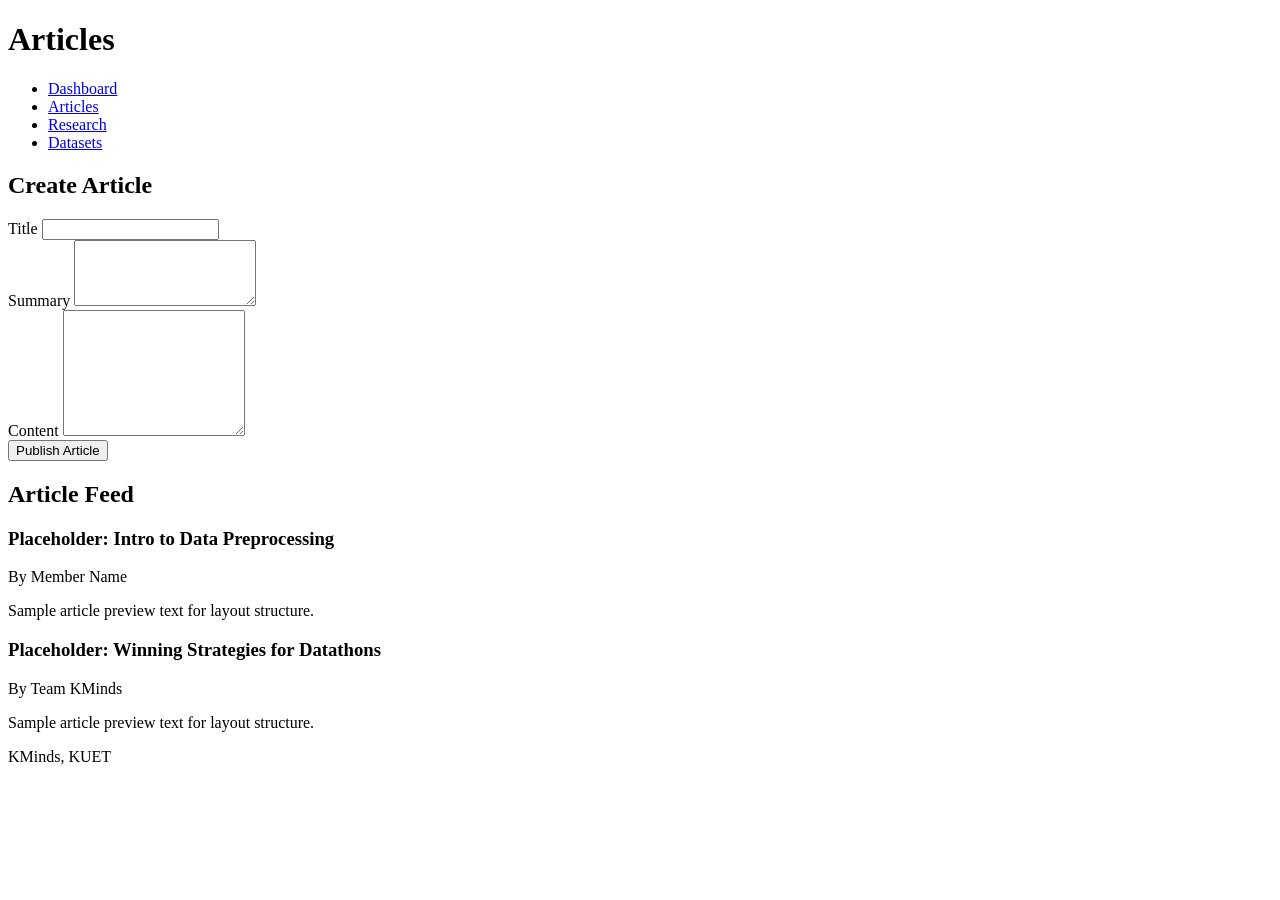
==== kminds-portal/article-list.html @ 0ea84ebf "Initial KMinds website scaffold" ====
<!DOCTYPE html>
<html lang="en">
<head>
  <meta charset="UTF-8">
  <meta name="viewport" content="width=device-width, initial-scale=1.0">
  <title>KMinds | Articles</title>
</head>
<body>
  <header>
    <h1>Articles</h1>
    <nav aria-label="Content navigation">
      <ul>
        <li><a href="dashboard.html">Dashboard</a></li>
        <li><a href="article-list.html" aria-current="page">Articles</a></li>
        <li><a href="research-list.html">Research</a></li>
        <li><a href="dataset-list.html">Datasets</a></li>
      </ul>
    </nav>
  </header>

  <main>
    <section aria-labelledby="new-article-heading">
      <h2 id="new-article-heading">Create Article</h2>
      <form action="#" method="post">
        <div>
          <label for="article-title">Title</label>
          <input id="article-title" name="title" type="text" required>
        </div>
        <div>
          <label for="article-summary">Summary</label>
          <textarea id="article-summary" name="summary" rows="4" required></textarea>
        </div>
        <div>
          <label for="article-content">Content</label>
          <textarea id="article-content" name="content" rows="8" required></textarea>
        </div>
        <button type="submit">Publish Article</button>
      </form>
    </section>

    <section aria-labelledby="article-feed-heading">
      <h2 id="article-feed-heading">Article Feed</h2>
      <article>
        <h3>Placeholder: Intro to Data Preprocessing</h3>
        <p>By Member Name</p>
        <p>Sample article preview text for layout structure.</p>
      </article>
      <article>
        <h3>Placeholder: Winning Strategies for Datathons</h3>
        <p>By Team KMinds</p>
        <p>Sample article preview text for layout structure.</p>
      </article>
    </section>
  </main>

  <footer>
    <p>KMinds, KUET</p>
  </footer>
</body>
</html>
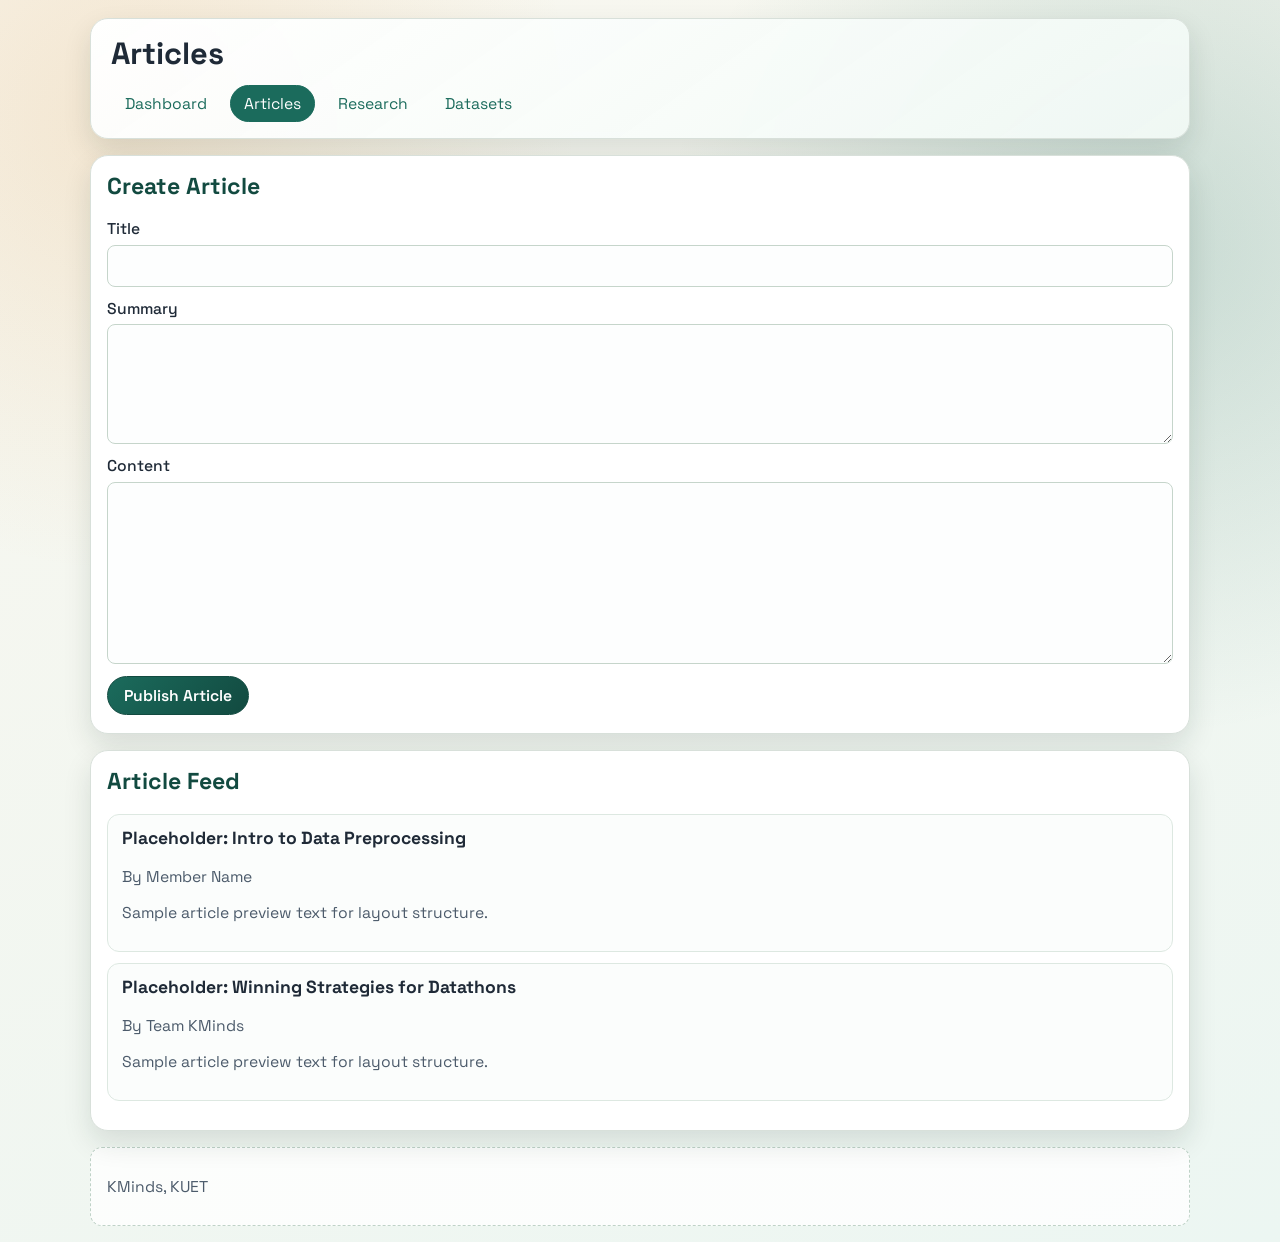
==== commit ef2155e0: "Phase 2: add responsive site-wide CSS styling" ====
--- a/kminds-portal/article-list.html
+++ b/kminds-portal/article-list.html
@@ -4,6 +4,7 @@
   <meta charset="UTF-8">
   <meta name="viewport" content="width=device-width, initial-scale=1.0">
   <title>KMinds | Articles</title>
+  <link rel='stylesheet' href='assets/css/main.css'>
 </head>
 <body>
   <header>
@@ -58,3 +59,4 @@
   </footer>
 </body>
 </html>
+
--- a/kminds-portal/assets/css/main.css
+++ b/kminds-portal/assets/css/main.css
@@ -0,0 +1,343 @@
+@import url('https://fonts.googleapis.com/css2?family=Space+Grotesk:wght@400;500;700&family=Source+Serif+4:opsz,wght@8..60,400;8..60,600&display=swap');
+
+:root {
+  --bg-base: #f8f7f2;
+  --bg-panel: #ffffff;
+  --text-main: #1f2a37;
+  --text-soft: #4c5b6b;
+  --brand: #1b6b5c;
+  --brand-strong: #124a40;
+  --accent: #d98c2f;
+  --border: #d8e0da;
+  --shadow: 0 12px 28px rgba(18, 40, 37, 0.12);
+  --radius-lg: 18px;
+  --radius-md: 12px;
+  --radius-sm: 8px;
+  --max-width: 1100px;
+}
+
+* {
+  box-sizing: border-box;
+}
+
+html,
+body {
+  margin: 0;
+  padding: 0;
+}
+
+body {
+  min-height: 100vh;
+  font-family: 'Space Grotesk', 'Segoe UI', sans-serif;
+  color: var(--text-main);
+  background:
+    radial-gradient(circle at 10% 10%, rgba(217, 140, 47, 0.16), transparent 28%),
+    radial-gradient(circle at 90% 20%, rgba(27, 107, 92, 0.2), transparent 32%),
+    linear-gradient(155deg, #f9f7ef 0%, #ecf6f2 100%);
+  display: grid;
+  grid-template-rows: auto 1fr auto;
+}
+
+header,
+main,
+footer {
+  width: min(var(--max-width), 92vw);
+  margin: 0 auto;
+}
+
+header {
+  margin-top: 1.1rem;
+  padding: 1rem 1.25rem;
+  border: 1px solid var(--border);
+  border-radius: var(--radius-lg);
+  background: linear-gradient(145deg, rgba(255, 255, 255, 0.96), rgba(241, 249, 245, 0.92));
+  backdrop-filter: blur(3px);
+  box-shadow: var(--shadow);
+}
+
+h1,
+h2,
+h3 {
+  margin-top: 0;
+  line-height: 1.22;
+}
+
+h1 {
+  margin-bottom: 0.25rem;
+  font-size: clamp(1.6rem, 2.4vw, 2.3rem);
+}
+
+h2 {
+  color: var(--brand-strong);
+  font-size: clamp(1.25rem, 1.8vw, 1.6rem);
+}
+
+h3 {
+  font-size: 1.1rem;
+}
+
+p,
+li,
+th,
+td,
+label,
+dd,
+dt,
+input,
+select,
+textarea,
+button {
+  font-size: 0.98rem;
+}
+
+p,
+li,
+dd,
+label {
+  color: var(--text-soft);
+}
+
+nav ul {
+  margin: 0.8rem 0 0;
+  padding: 0;
+  list-style: none;
+  display: flex;
+  flex-wrap: wrap;
+  gap: 0.55rem;
+}
+
+a {
+  color: var(--brand);
+  text-decoration-thickness: 2px;
+  text-underline-offset: 3px;
+}
+
+a:hover {
+  color: var(--brand-strong);
+}
+
+nav a {
+  display: inline-block;
+  padding: 0.48rem 0.82rem;
+  border-radius: 999px;
+  text-decoration: none;
+  border: 1px solid transparent;
+  transition: all 180ms ease;
+}
+
+nav a:hover {
+  background: #ecf5f2;
+  border-color: #d0e8df;
+}
+
+nav a[aria-current='page'] {
+  background: var(--brand);
+  color: #ffffff;
+  border-color: var(--brand);
+}
+
+main {
+  margin-top: 1rem;
+  margin-bottom: 1rem;
+  display: grid;
+  gap: 1rem;
+}
+
+section,
+article,
+table,
+dl,
+form {
+  animation: fadeSlide 420ms ease both;
+}
+
+section {
+  background: var(--bg-panel);
+  border: 1px solid var(--border);
+  border-radius: var(--radius-lg);
+  padding: 1rem 1rem 1.1rem;
+  box-shadow: var(--shadow);
+}
+
+section:nth-of-type(2) {
+  animation-delay: 80ms;
+}
+
+section:nth-of-type(3) {
+  animation-delay: 150ms;
+}
+
+ul,
+ol {
+  padding-left: 1.2rem;
+}
+
+article {
+  border: 1px solid #dde8e1;
+  border-radius: var(--radius-md);
+  background: #fbfdfc;
+  padding: 0.8rem 0.9rem;
+  margin-bottom: 0.7rem;
+}
+
+form {
+  display: grid;
+  gap: 0.75rem;
+}
+
+form > div {
+  display: grid;
+  gap: 0.35rem;
+}
+
+label {
+  font-weight: 500;
+  color: var(--text-main);
+}
+
+input,
+select,
+textarea {
+  width: 100%;
+  border: 1px solid #c6d5cb;
+  border-radius: var(--radius-sm);
+  background: #fdfefe;
+  padding: 0.62rem 0.7rem;
+  font-family: inherit;
+  color: var(--text-main);
+}
+
+input:focus,
+select:focus,
+textarea:focus,
+button:focus {
+  outline: 3px solid rgba(217, 140, 47, 0.34);
+  outline-offset: 2px;
+}
+
+textarea {
+  min-height: 120px;
+  resize: vertical;
+}
+
+button {
+  justify-self: start;
+  border: 1px solid var(--brand-strong);
+  border-radius: 999px;
+  padding: 0.55rem 1rem;
+  background: linear-gradient(130deg, var(--brand), var(--brand-strong));
+  color: #ffffff;
+  font-weight: 600;
+  font-family: inherit;
+  cursor: pointer;
+  transition: transform 160ms ease, box-shadow 160ms ease;
+}
+
+button:hover {
+  transform: translateY(-1px);
+  box-shadow: 0 8px 20px rgba(18, 74, 64, 0.24);
+}
+
+table {
+  width: 100%;
+  border-collapse: collapse;
+  border: 1px solid #c9d9cf;
+  border-radius: var(--radius-sm);
+  overflow: hidden;
+  background: #ffffff;
+}
+
+caption {
+  text-align: left;
+  font-weight: 600;
+  margin-bottom: 0.5rem;
+  color: var(--text-main);
+}
+
+th,
+td {
+  border-bottom: 1px solid #d9e4dd;
+  padding: 0.6rem;
+  text-align: left;
+}
+
+th {
+  background: #eff6f2;
+  color: #1d423b;
+}
+
+dl {
+  margin: 0;
+  display: grid;
+  grid-template-columns: repeat(2, minmax(120px, 1fr));
+  gap: 0.4rem 1rem;
+}
+
+dt {
+  font-weight: 700;
+  color: var(--text-main);
+}
+
+dd {
+  margin: 0;
+}
+
+footer {
+  margin-bottom: 1rem;
+  padding: 0.8rem 1rem;
+  border-radius: var(--radius-md);
+  border: 1px dashed #bfd2c7;
+  background: rgba(255, 255, 255, 0.8);
+}
+
+@keyframes fadeSlide {
+  from {
+    opacity: 0;
+    transform: translateY(8px);
+  }
+
+  to {
+    opacity: 1;
+    transform: translateY(0);
+  }
+}
+
+@media (max-width: 820px) {
+  header,
+  main,
+  footer {
+    width: min(96vw, var(--max-width));
+  }
+
+  section {
+    padding: 0.85rem;
+  }
+
+  table,
+  thead,
+  tbody,
+  th,
+  td,
+  tr {
+    display: block;
+  }
+
+  thead {
+    position: absolute;
+    left: -9999px;
+  }
+
+  tr {
+    border-bottom: 1px solid #d6e2da;
+    padding: 0.5rem 0;
+  }
+
+  td {
+    border: 0;
+    padding: 0.25rem 0.4rem;
+  }
+
+  dl {
+    grid-template-columns: 1fr;
+  }
+}
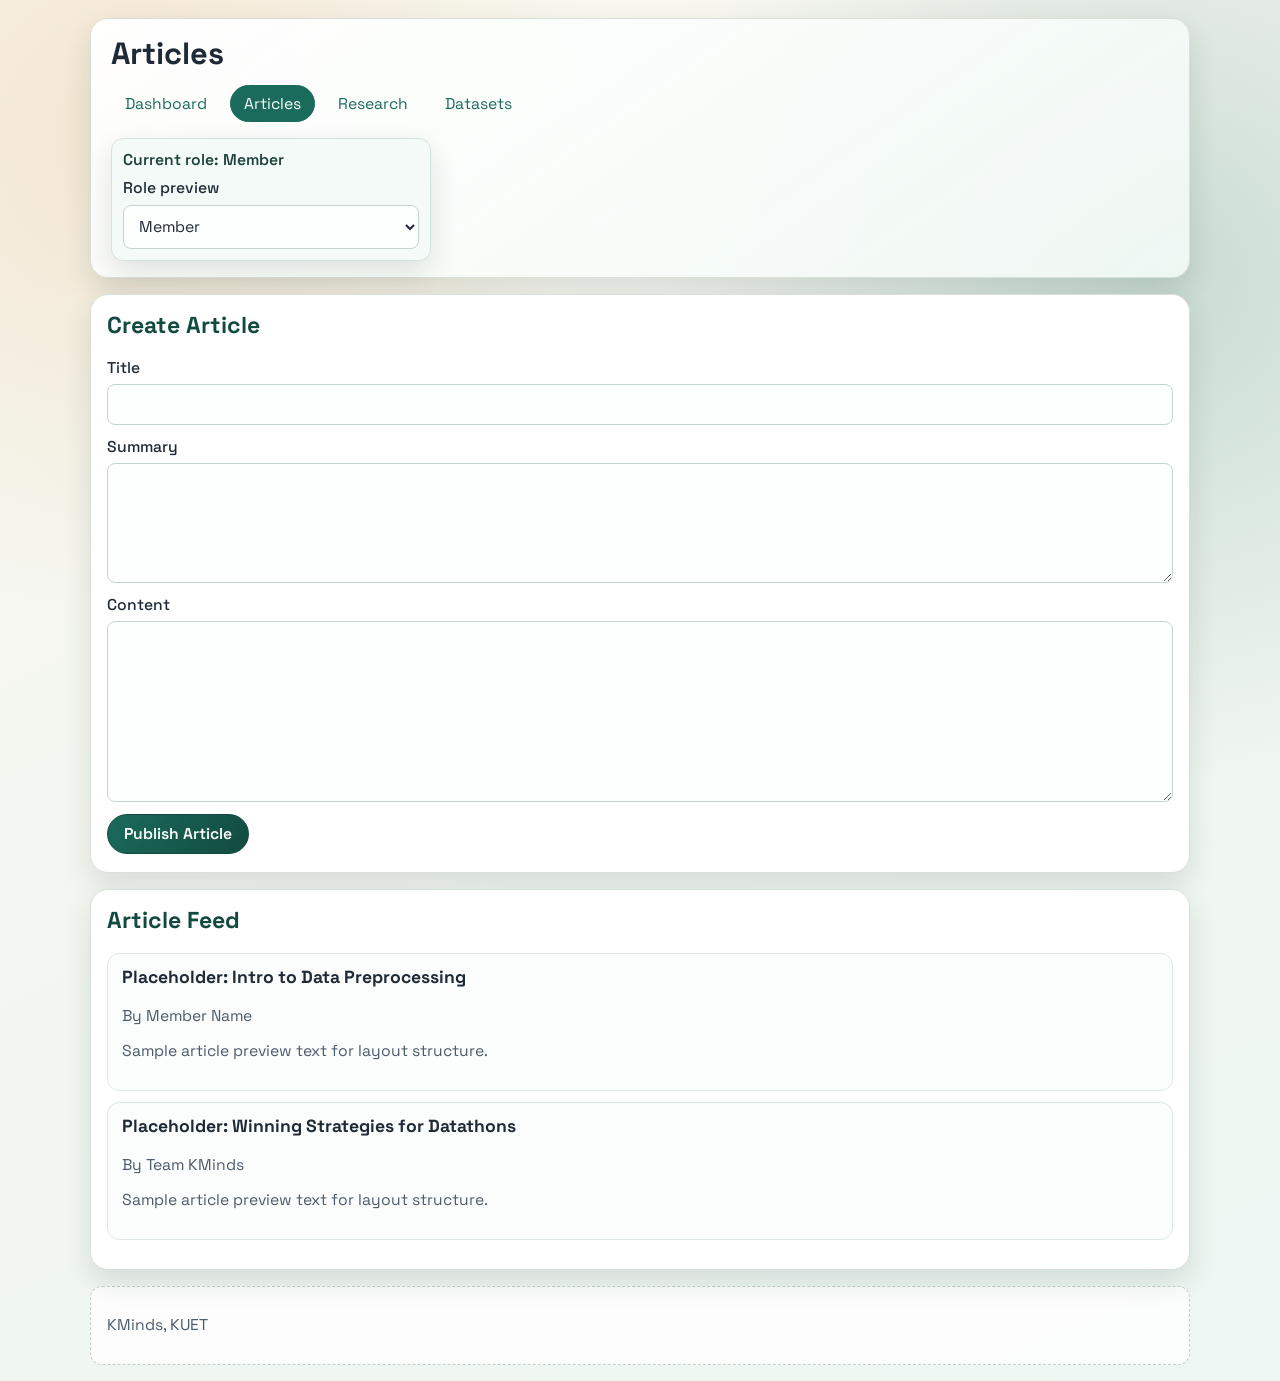
==== commit 19564668: "Phase 3: add client-side JS for validation, role preview, and member audit UI" ====
--- a/kminds-portal/article-list.html
+++ b/kminds-portal/article-list.html
@@ -57,6 +57,8 @@
   <footer>
     <p>KMinds, KUET</p>
   </footer>
+  <script type="module" src="assets/js/main.js"></script>
 </body>
 </html>
 
+
--- a/kminds-portal/assets/css/main.css
+++ b/kminds-portal/assets/css/main.css
@@ -290,6 +290,58 @@
   background: rgba(255, 255, 255, 0.8);
 }
 
+.kminds-role-controls {
+  margin-top: 1rem;
+  display: grid;
+  gap: 0.45rem;
+  max-width: 320px;
+  padding: 0.7rem;
+  border-radius: var(--radius-md);
+  background: #f4faf7;
+  border: 1px solid #d1e4d9;
+}
+
+#kminds-role-badge {
+  margin: 0;
+  color: #1d423b;
+  font-weight: 600;
+}
+
+.is-role-hidden {
+  display: none;
+}
+
+.kminds-toast-host {
+  position: fixed;
+  right: 1rem;
+  bottom: 1rem;
+  display: grid;
+  gap: 0.45rem;
+  z-index: 999;
+}
+
+.kminds-toast {
+  border-radius: 10px;
+  border: 1px solid #cce1d4;
+  background: #ffffff;
+  color: #1a3934;
+  box-shadow: 0 8px 22px rgba(15, 48, 41, 0.2);
+  padding: 0.55rem 0.75rem;
+  opacity: 0;
+  transform: translateY(8px);
+  transition: opacity 180ms ease, transform 180ms ease;
+}
+
+.kminds-toast-visible {
+  opacity: 1;
+  transform: translateY(0);
+}
+
+.kminds-toast-error {
+  border-color: #dd8c8c;
+  color: #6f1a1a;
+}
+
 @keyframes fadeSlide {
   from {
     opacity: 0;
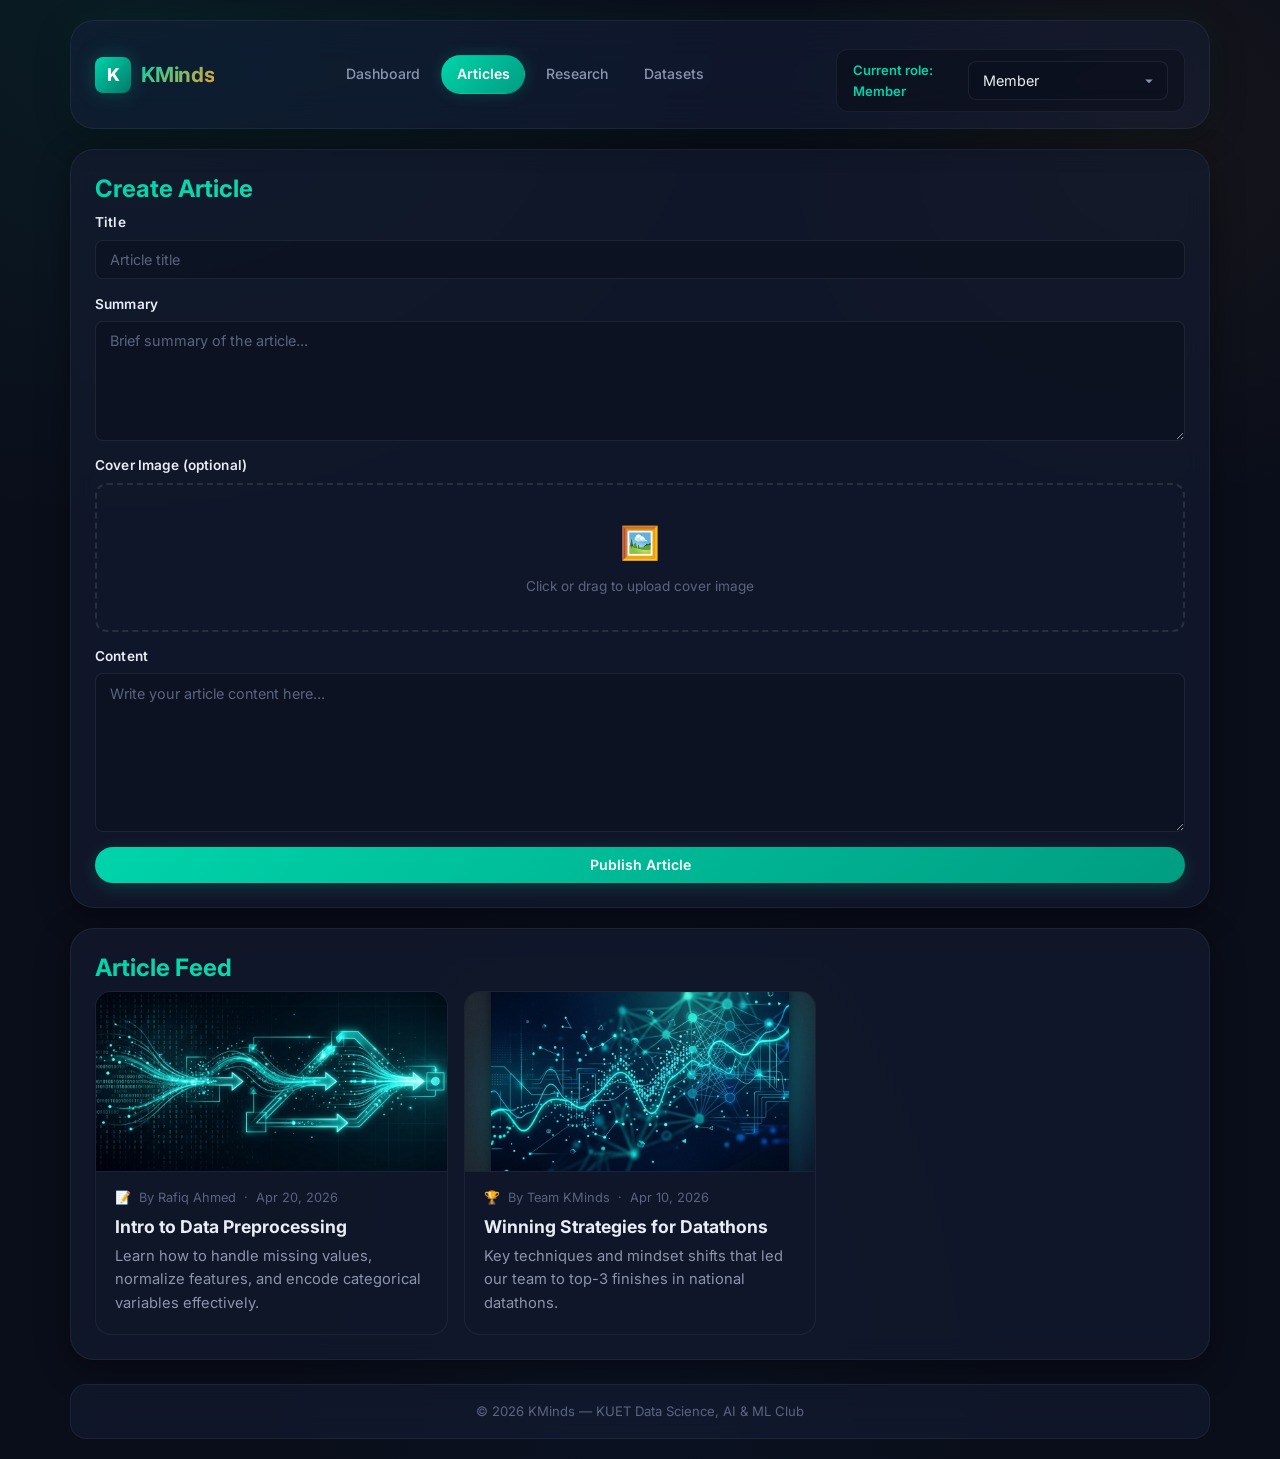
==== commit b5015b31: "feat: Portal design and functionality overhaul - Modernize portal with dark-mode and glassmorphism a" ====
--- a/kminds-portal/article-list.html
+++ b/kminds-portal/article-list.html
@@ -3,62 +3,87 @@
 <head>
   <meta charset="UTF-8">
   <meta name="viewport" content="width=device-width, initial-scale=1.0">
+  <meta name="description" content="KMinds Articles — share and browse data science tutorials, guides, and competition strategies.">
   <title>KMinds | Articles</title>
-  <link rel='stylesheet' href='assets/css/main.css'>
+  <link rel="stylesheet" href="assets/css/main.css">
 </head>
 <body>
-  <header>
-    <h1>Articles</h1>
-    <nav aria-label="Content navigation">
-      <ul>
-        <li><a href="dashboard.html">Dashboard</a></li>
-        <li><a href="article-list.html" aria-current="page">Articles</a></li>
-        <li><a href="research-list.html">Research</a></li>
-        <li><a href="dataset-list.html">Datasets</a></li>
-      </ul>
-    </nav>
+
+  <header class="site-header">
+    <div class="header-inner">
+      <a href="index.html" class="logo">
+        <div class="logo-icon">K</div>
+        <span class="logo-text">KMinds</span>
+      </a>
+      <nav aria-label="Content navigation">
+        <ul>
+          <li><a href="dashboard.html">Dashboard</a></li>
+          <li><a href="article-list.html" aria-current="page">Articles</a></li>
+          <li><a href="research-list.html">Research</a></li>
+          <li><a href="dataset-list.html">Datasets</a></li>
+        </ul>
+      </nav>
+    </div>
   </header>
 
   <main>
+    <!-- Create Article -->
     <section aria-labelledby="new-article-heading">
       <h2 id="new-article-heading">Create Article</h2>
-      <form action="#" method="post">
-        <div>
+      <form action="#" method="post" id="article-form">
+        <div class="form-group">
           <label for="article-title">Title</label>
-          <input id="article-title" name="title" type="text" required>
+          <input id="article-title" name="title" type="text" placeholder="Article title" required>
         </div>
-        <div>
+        <div class="form-group">
           <label for="article-summary">Summary</label>
-          <textarea id="article-summary" name="summary" rows="4" required></textarea>
+          <textarea id="article-summary" name="summary" rows="3" placeholder="Brief summary of the article..." required></textarea>
         </div>
-        <div>
+        <div class="form-group">
+          <label for="article-cover">Cover Image (optional)</label>
+          <div class="image-upload-area" id="article-upload-area">
+            <input id="article-cover" name="cover_image" type="file" accept="image/*">
+            <div class="upload-icon">🖼️</div>
+            <p>Click or drag to upload cover image</p>
+            <img class="image-preview" id="article-cover-preview" alt="Cover preview">
+          </div>
+        </div>
+        <div class="form-group">
           <label for="article-content">Content</label>
-          <textarea id="article-content" name="content" rows="8" required></textarea>
+          <textarea id="article-content" name="content" rows="8" placeholder="Write your article content here..." required></textarea>
         </div>
         <button type="submit">Publish Article</button>
       </form>
     </section>
 
+    <!-- Article Feed -->
     <section aria-labelledby="article-feed-heading">
       <h2 id="article-feed-heading">Article Feed</h2>
-      <article>
-        <h3>Placeholder: Intro to Data Preprocessing</h3>
-        <p>By Member Name</p>
-        <p>Sample article preview text for layout structure.</p>
-      </article>
-      <article>
-        <h3>Placeholder: Winning Strategies for Datathons</h3>
-        <p>By Team KMinds</p>
-        <p>Sample article preview text for layout structure.</p>
-      </article>
+      <div class="card-grid" id="article-feed">
+        <div class="card">
+          <img class="card-image" src="assets/images/article-preview.png" alt="Data Preprocessing">
+          <div class="card-body">
+            <div class="card-meta"><span>📝</span><span>By Rafiq Ahmed</span><span>·</span><span>Apr 20, 2026</span></div>
+            <h3>Intro to Data Preprocessing</h3>
+            <p>Learn how to handle missing values, normalize features, and encode categorical variables effectively.</p>
+          </div>
+        </div>
+        <div class="card">
+          <img class="card-image" src="assets/images/event-datathon.png" alt="Datathon Strategies">
+          <div class="card-body">
+            <div class="card-meta"><span>🏆</span><span>By Team KMinds</span><span>·</span><span>Apr 10, 2026</span></div>
+            <h3>Winning Strategies for Datathons</h3>
+            <p>Key techniques and mindset shifts that led our team to top-3 finishes in national datathons.</p>
+          </div>
+        </div>
+      </div>
     </section>
   </main>
 
-  <footer>
-    <p>KMinds, KUET</p>
+  <footer class="site-footer">
+    <p>© 2026 KMinds — KUET Data Science, AI & ML Club</p>
   </footer>
+
   <script type="module" src="assets/js/main.js"></script>
 </body>
 </html>
-
-
--- a/kminds-portal/assets/css/main.css
+++ b/kminds-portal/assets/css/main.css
@@ -1,395 +1,726 @@
-@import url('https://fonts.googleapis.com/css2?family=Space+Grotesk:wght@400;500;700&family=Source+Serif+4:opsz,wght@8..60,400;8..60,600&display=swap');
-
+@import url('https://fonts.googleapis.com/css2?family=Inter:wght@300;400;500;600;700;800&display=swap');
+
+/* ── Design Tokens ── */
 :root {
-  --bg-base: #f8f7f2;
-  --bg-panel: #ffffff;
-  --text-main: #1f2a37;
-  --text-soft: #4c5b6b;
-  --brand: #1b6b5c;
-  --brand-strong: #124a40;
-  --accent: #d98c2f;
-  --border: #d8e0da;
-  --shadow: 0 12px 28px rgba(18, 40, 37, 0.12);
-  --radius-lg: 18px;
+  --bg-base: #0a0e1a;
+  --bg-surface: rgba(15, 20, 35, 0.85);
+  --bg-card: rgba(20, 28, 50, 0.65);
+  --bg-glass: rgba(25, 35, 60, 0.45);
+  --text-primary: #e8ecf4;
+  --text-secondary: #8b95ad;
+  --text-muted: #5a6480;
+  --brand: #00d4aa;
+  --brand-dim: rgba(0, 212, 170, 0.15);
+  --brand-glow: rgba(0, 212, 170, 0.3);
+  --accent: #f0a030;
+  --accent-dim: rgba(240, 160, 48, 0.15);
+  --danger: #ff4d6a;
+  --danger-dim: rgba(255, 77, 106, 0.12);
+  --success: #2dd4a0;
+  --border: rgba(255, 255, 255, 0.06);
+  --border-hover: rgba(0, 212, 170, 0.25);
+  --shadow-sm: 0 2px 8px rgba(0,0,0,0.3);
+  --shadow-md: 0 8px 32px rgba(0,0,0,0.4);
+  --shadow-lg: 0 16px 48px rgba(0,0,0,0.5);
+  --shadow-glow: 0 0 30px rgba(0, 212, 170, 0.08);
+  --radius-xl: 24px;
+  --radius-lg: 16px;
   --radius-md: 12px;
   --radius-sm: 8px;
-  --max-width: 1100px;
-}
-
-* {
-  box-sizing: border-box;
-}
-
-html,
-body {
-  margin: 0;
-  padding: 0;
-}
+  --max-w: 1140px;
+  --transition: 250ms cubic-bezier(.4,0,.2,1);
+}
+
+/* ── Reset ── */
+*, *::before, *::after { box-sizing: border-box; margin: 0; padding: 0; }
+
+html { scroll-behavior: smooth; }
 
 body {
   min-height: 100vh;
-  font-family: 'Space Grotesk', 'Segoe UI', sans-serif;
-  color: var(--text-main);
-  background:
-    radial-gradient(circle at 10% 10%, rgba(217, 140, 47, 0.16), transparent 28%),
-    radial-gradient(circle at 90% 20%, rgba(27, 107, 92, 0.2), transparent 32%),
-    linear-gradient(155deg, #f9f7ef 0%, #ecf6f2 100%);
-  display: grid;
-  grid-template-rows: auto 1fr auto;
-}
-
-header,
-main,
-footer {
-  width: min(var(--max-width), 92vw);
-  margin: 0 auto;
-}
-
-header {
-  margin-top: 1.1rem;
-  padding: 1rem 1.25rem;
-  border: 1px solid var(--border);
-  border-radius: var(--radius-lg);
-  background: linear-gradient(145deg, rgba(255, 255, 255, 0.96), rgba(241, 249, 245, 0.92));
-  backdrop-filter: blur(3px);
-  box-shadow: var(--shadow);
-}
-
-h1,
-h2,
-h3 {
-  margin-top: 0;
-  line-height: 1.22;
-}
-
-h1 {
-  margin-bottom: 0.25rem;
-  font-size: clamp(1.6rem, 2.4vw, 2.3rem);
-}
-
-h2 {
-  color: var(--brand-strong);
-  font-size: clamp(1.25rem, 1.8vw, 1.6rem);
-}
-
-h3 {
-  font-size: 1.1rem;
-}
-
-p,
-li,
-th,
-td,
-label,
-dd,
-dt,
-input,
-select,
-textarea,
-button {
-  font-size: 0.98rem;
-}
-
-p,
-li,
-dd,
-label {
-  color: var(--text-soft);
-}
-
+  font-family: 'Inter', system-ui, sans-serif;
+  color: var(--text-primary);
+  background: var(--bg-base);
+  background-image:
+    radial-gradient(ellipse 80% 60% at 10% 0%, rgba(0,212,170,0.07) 0%, transparent 60%),
+    radial-gradient(ellipse 60% 50% at 90% 10%, rgba(240,160,48,0.05) 0%, transparent 50%),
+    radial-gradient(ellipse 50% 80% at 50% 100%, rgba(0,100,200,0.04) 0%, transparent 60%);
+  display: flex;
+  flex-direction: column;
+  line-height: 1.6;
+  -webkit-font-smoothing: antialiased;
+}
+
+/* ── Layout ── */
+.site-header, main, .site-footer {
+  width: min(var(--max-w), 94vw);
+  margin-left: auto;
+  margin-right: auto;
+}
+
+/* ── Header ── */
+.site-header {
+  margin-top: 1.25rem;
+  padding: 1rem 1.5rem;
+  background: var(--bg-glass);
+  backdrop-filter: blur(20px) saturate(1.4);
+  -webkit-backdrop-filter: blur(20px) saturate(1.4);
+  border: 1px solid var(--border);
+  border-radius: var(--radius-xl);
+  box-shadow: var(--shadow-md), var(--shadow-glow);
+  position: sticky;
+  top: 0.75rem;
+  z-index: 100;
+  animation: fadeDown 500ms ease both;
+}
+
+.header-inner {
+  display: flex;
+  align-items: center;
+  justify-content: space-between;
+  gap: 1rem;
+  flex-wrap: wrap;
+}
+
+.logo {
+  display: flex;
+  align-items: center;
+  gap: 0.6rem;
+  text-decoration: none;
+  color: var(--text-primary);
+}
+
+.logo-icon {
+  width: 36px; height: 36px;
+  background: linear-gradient(135deg, var(--brand), #007a6a);
+  border-radius: var(--radius-sm);
+  display: grid; place-items: center;
+  font-weight: 800; font-size: 1.1rem; color: #fff;
+  box-shadow: 0 0 20px rgba(0,212,170,0.25);
+}
+
+.logo-text {
+  font-size: 1.3rem;
+  font-weight: 700;
+  letter-spacing: -0.02em;
+  background: linear-gradient(135deg, var(--brand), var(--accent));
+  -webkit-background-clip: text;
+  -webkit-text-fill-color: transparent;
+  background-clip: text;
+}
+
+/* ── Navigation ── */
 nav ul {
-  margin: 0.8rem 0 0;
-  padding: 0;
   list-style: none;
   display: flex;
   flex-wrap: wrap;
-  gap: 0.55rem;
-}
-
-a {
-  color: var(--brand);
-  text-decoration-thickness: 2px;
-  text-underline-offset: 3px;
-}
-
-a:hover {
-  color: var(--brand-strong);
+  gap: 0.35rem;
+  align-items: center;
 }
 
 nav a {
-  display: inline-block;
-  padding: 0.48rem 0.82rem;
+  display: inline-flex;
+  align-items: center;
+  gap: 0.4rem;
+  padding: 0.45rem 0.9rem;
   border-radius: 999px;
+  font-size: 0.88rem;
+  font-weight: 500;
+  color: var(--text-secondary);
   text-decoration: none;
   border: 1px solid transparent;
-  transition: all 180ms ease;
+  transition: all var(--transition);
 }
 
 nav a:hover {
-  background: #ecf5f2;
-  border-color: #d0e8df;
+  color: var(--text-primary);
+  background: var(--brand-dim);
+  border-color: var(--border-hover);
 }
 
 nav a[aria-current='page'] {
-  background: var(--brand);
-  color: #ffffff;
+  background: linear-gradient(135deg, var(--brand), #009d82);
+  color: #fff;
+  font-weight: 600;
+  box-shadow: 0 0 16px rgba(0,212,170,0.2);
+}
+
+/* ── Typography ── */
+h1, h2, h3, h4 { line-height: 1.25; font-weight: 700; }
+
+h1 { font-size: clamp(1.7rem, 3vw, 2.4rem); letter-spacing: -0.03em; }
+
+h2 {
+  font-size: clamp(1.2rem, 2vw, 1.5rem);
+  background: linear-gradient(135deg, var(--brand), #60e8cc);
+  -webkit-background-clip: text;
+  -webkit-text-fill-color: transparent;
+  background-clip: text;
+  margin-bottom: 0.5rem;
+}
+
+h3 { font-size: 1.1rem; color: var(--text-primary); }
+
+p, li, dd, label, th, td { font-size: 0.92rem; color: var(--text-secondary); }
+
+a { color: var(--brand); text-decoration: none; transition: color var(--transition); }
+a:hover { color: #40e8c8; }
+
+/* ── Main ── */
+main {
+  flex: 1;
+  margin: 1.25rem auto 1.5rem;
+  display: grid;
+  gap: 1.25rem;
+}
+
+/* ── Hero Section ── */
+.hero {
+  position: relative;
+  overflow: hidden;
+  border-radius: var(--radius-xl);
+  padding: 3rem 2.5rem;
+  background: var(--bg-card);
+  border: 1px solid var(--border);
+  box-shadow: var(--shadow-lg);
+  animation: fadeUp 600ms ease both;
+}
+
+.hero-bg {
+  position: absolute; inset: 0;
+  background-size: cover;
+  background-position: center;
+  opacity: 0.3;
+  filter: blur(1px);
+  z-index: 0;
+}
+
+.hero-content { position: relative; z-index: 1; }
+
+.hero h1 {
+  font-size: clamp(2rem, 4vw, 3rem);
+  margin-bottom: 0.75rem;
+  background: linear-gradient(135deg, #fff, var(--brand));
+  -webkit-background-clip: text;
+  -webkit-text-fill-color: transparent;
+  background-clip: text;
+}
+
+.hero p { font-size: 1.05rem; color: var(--text-secondary); max-width: 600px; margin-bottom: 1rem; }
+
+.hero .badge-row { display: flex; flex-wrap: wrap; gap: 0.5rem; margin-top: 1rem; }
+
+.badge {
+  display: inline-flex; align-items: center; gap: 0.35rem;
+  padding: 0.35rem 0.75rem;
+  font-size: 0.78rem; font-weight: 600;
+  border-radius: 999px;
+  background: var(--brand-dim);
+  color: var(--brand);
+  border: 1px solid rgba(0,212,170,0.2);
+}
+
+.badge--accent { background: var(--accent-dim); color: var(--accent); border-color: rgba(240,160,48,0.2); }
+
+/* ── Section Cards ── */
+section {
+  background: var(--bg-card);
+  backdrop-filter: blur(12px);
+  -webkit-backdrop-filter: blur(12px);
+  border: 1px solid var(--border);
+  border-radius: var(--radius-xl);
+  padding: 1.5rem;
+  box-shadow: var(--shadow-md);
+  transition: border-color var(--transition), box-shadow var(--transition);
+  animation: fadeUp 500ms ease both;
+}
+
+section:nth-child(2) { animation-delay: 80ms; }
+section:nth-child(3) { animation-delay: 150ms; }
+section:nth-child(4) { animation-delay: 220ms; }
+
+section:hover {
+  border-color: var(--border-hover);
+  box-shadow: var(--shadow-md), var(--shadow-glow);
+}
+
+/* ── Cards Grid ── */
+.card-grid {
+  display: grid;
+  grid-template-columns: repeat(auto-fill, minmax(300px, 1fr));
+  gap: 1rem;
+}
+
+.card {
+  background: rgba(15, 22, 42, 0.6);
+  border: 1px solid var(--border);
+  border-radius: var(--radius-lg);
+  overflow: hidden;
+  transition: all var(--transition);
+  animation: fadeUp 450ms ease both;
+}
+
+.card:hover {
+  border-color: var(--border-hover);
+  transform: translateY(-4px);
+  box-shadow: var(--shadow-lg), var(--shadow-glow);
+}
+
+.card-image {
+  width: 100%;
+  height: 180px;
+  object-fit: cover;
+  display: block;
+  border-bottom: 1px solid var(--border);
+}
+
+.card-body { padding: 1rem 1.2rem 1.2rem; }
+
+.card-body h3 { margin-bottom: 0.4rem; }
+
+.card-meta {
+  display: flex; align-items: center; gap: 0.5rem;
+  font-size: 0.8rem; color: var(--text-muted);
+  margin-bottom: 0.5rem;
+}
+
+.card-meta svg { width: 14px; height: 14px; }
+
+/* ── Stat Cards ── */
+.stats-row {
+  display: grid;
+  grid-template-columns: repeat(auto-fit, minmax(200px, 1fr));
+  gap: 1rem;
+}
+
+.stat-card {
+  background: var(--bg-glass);
+  border: 1px solid var(--border);
+  border-radius: var(--radius-lg);
+  padding: 1.25rem;
+  text-align: center;
+  transition: all var(--transition);
+}
+
+.stat-card:hover {
+  border-color: var(--border-hover);
+  box-shadow: var(--shadow-glow);
+}
+
+.stat-number {
+  font-size: 2rem; font-weight: 800;
+  background: linear-gradient(135deg, var(--brand), var(--accent));
+  -webkit-background-clip: text;
+  -webkit-text-fill-color: transparent;
+  background-clip: text;
+}
+
+.stat-label { font-size: 0.82rem; color: var(--text-muted); margin-top: 0.25rem; }
+
+/* ── Feature List ── */
+.feature-grid {
+  display: grid;
+  grid-template-columns: repeat(auto-fit, minmax(240px, 1fr));
+  gap: 1rem;
+}
+
+.feature-item {
+  display: flex; gap: 0.75rem;
+  padding: 1rem;
+  background: var(--bg-glass);
+  border: 1px solid var(--border);
+  border-radius: var(--radius-md);
+  transition: all var(--transition);
+}
+
+.feature-item:hover { border-color: var(--border-hover); }
+
+.feature-icon {
+  width: 40px; height: 40px; flex-shrink: 0;
+  display: grid; place-items: center;
+  background: var(--brand-dim);
+  border-radius: var(--radius-sm);
+  color: var(--brand);
+}
+
+.feature-icon svg { width: 20px; height: 20px; }
+
+.feature-text h3 { font-size: 0.95rem; margin-bottom: 0.2rem; }
+.feature-text p { font-size: 0.82rem; }
+
+/* ── Forms ── */
+form { display: grid; gap: 0.9rem; }
+
+.form-group { display: grid; gap: 0.35rem; }
+
+.form-row { display: grid; grid-template-columns: 1fr 1fr; gap: 0.9rem; }
+
+label {
+  font-weight: 600;
+  font-size: 0.85rem;
+  color: var(--text-primary);
+  letter-spacing: 0.01em;
+}
+
+input, select, textarea {
+  width: 100%;
+  padding: 0.65rem 0.85rem;
+  background: rgba(10, 15, 30, 0.6);
+  border: 1px solid rgba(255,255,255,0.08);
+  border-radius: var(--radius-sm);
+  color: var(--text-primary);
+  font-family: inherit;
+  font-size: 0.9rem;
+  transition: all var(--transition);
+}
+
+input::placeholder, textarea::placeholder {
+  color: var(--text-muted);
+}
+
+input:focus, select:focus, textarea:focus {
+  outline: none;
   border-color: var(--brand);
-}
-
-main {
-  margin-top: 1rem;
-  margin-bottom: 1rem;
-  display: grid;
-  gap: 1rem;
-}
-
-section,
-article,
-table,
-dl,
-form {
-  animation: fadeSlide 420ms ease both;
-}
-
-section {
-  background: var(--bg-panel);
-  border: 1px solid var(--border);
-  border-radius: var(--radius-lg);
-  padding: 1rem 1rem 1.1rem;
-  box-shadow: var(--shadow);
-}
-
-section:nth-of-type(2) {
-  animation-delay: 80ms;
-}
-
-section:nth-of-type(3) {
-  animation-delay: 150ms;
-}
-
-ul,
-ol {
-  padding-left: 1.2rem;
-}
-
-article {
-  border: 1px solid #dde8e1;
+  box-shadow: 0 0 0 3px var(--brand-dim), 0 0 20px rgba(0,212,170,0.08);
+}
+
+textarea { min-height: 120px; resize: vertical; }
+
+select {
+  cursor: pointer;
+  appearance: none;
+  background-image: url("data:image/svg+xml,%3Csvg xmlns='http://www.w3.org/2000/svg' width='12' height='12' fill='%238b95ad' viewBox='0 0 16 16'%3E%3Cpath d='M8 11L3 6h10z'/%3E%3C/svg%3E");
+  background-repeat: no-repeat;
+  background-position: right 0.75rem center;
+  padding-right: 2rem;
+}
+
+select option { background: #141c32; color: var(--text-primary); }
+
+/* ── Buttons ── */
+.btn, button[type="submit"] {
+  display: inline-flex;
+  align-items: center;
+  justify-content: center;
+  gap: 0.5rem;
+  padding: 0.6rem 1.4rem;
+  border: none;
+  border-radius: 999px;
+  font-family: inherit;
+  font-size: 0.88rem;
+  font-weight: 600;
+  cursor: pointer;
+  transition: all var(--transition);
+  text-decoration: none;
+}
+
+.btn-primary, button[type="submit"] {
+  background: linear-gradient(135deg, var(--brand), #009d82);
+  color: #fff;
+  box-shadow: 0 4px 16px rgba(0,212,170,0.2);
+}
+
+.btn-primary:hover, button[type="submit"]:hover {
+  transform: translateY(-2px);
+  box-shadow: 0 8px 28px rgba(0,212,170,0.3);
+}
+
+.btn-secondary {
+  background: var(--bg-glass);
+  color: var(--text-primary);
+  border: 1px solid var(--border);
+}
+
+.btn-secondary:hover {
+  border-color: var(--border-hover);
+  background: var(--brand-dim);
+}
+
+.btn-sm {
+  padding: 0.35rem 0.75rem;
+  font-size: 0.78rem;
+  border-radius: 999px;
+}
+
+.btn-danger {
+  background: var(--danger-dim);
+  color: var(--danger);
+  border: 1px solid rgba(255,77,106,0.2);
+}
+
+.btn-danger:hover { background: rgba(255,77,106,0.2); }
+
+.btn-success {
+  background: rgba(0,212,170,0.12);
+  color: var(--brand);
+  border: 1px solid rgba(0,212,170,0.2);
+}
+
+.btn-success:hover { background: rgba(0,212,170,0.2); }
+
+.btn-warn {
+  background: var(--accent-dim);
+  color: var(--accent);
+  border: 1px solid rgba(240,160,48,0.2);
+}
+
+.btn-warn:hover { background: rgba(240,160,48,0.2); }
+
+.btn-group { display: flex; gap: 0.4rem; flex-wrap: wrap; }
+
+/* ── Tables ── */
+.table-wrap {
+  overflow-x: auto;
   border-radius: var(--radius-md);
-  background: #fbfdfc;
-  padding: 0.8rem 0.9rem;
-  margin-bottom: 0.7rem;
-}
-
-form {
-  display: grid;
-  gap: 0.75rem;
-}
-
-form > div {
-  display: grid;
-  gap: 0.35rem;
-}
-
-label {
-  font-weight: 500;
-  color: var(--text-main);
-}
-
-input,
-select,
-textarea {
-  width: 100%;
-  border: 1px solid #c6d5cb;
-  border-radius: var(--radius-sm);
-  background: #fdfefe;
-  padding: 0.62rem 0.7rem;
-  font-family: inherit;
-  color: var(--text-main);
-}
-
-input:focus,
-select:focus,
-textarea:focus,
-button:focus {
-  outline: 3px solid rgba(217, 140, 47, 0.34);
-  outline-offset: 2px;
-}
-
-textarea {
-  min-height: 120px;
-  resize: vertical;
-}
-
-button {
-  justify-self: start;
-  border: 1px solid var(--brand-strong);
-  border-radius: 999px;
-  padding: 0.55rem 1rem;
-  background: linear-gradient(130deg, var(--brand), var(--brand-strong));
-  color: #ffffff;
-  font-weight: 600;
-  font-family: inherit;
-  cursor: pointer;
-  transition: transform 160ms ease, box-shadow 160ms ease;
-}
-
-button:hover {
-  transform: translateY(-1px);
-  box-shadow: 0 8px 20px rgba(18, 74, 64, 0.24);
+  border: 1px solid var(--border);
 }
 
 table {
   width: 100%;
   border-collapse: collapse;
-  border: 1px solid #c9d9cf;
-  border-radius: var(--radius-sm);
-  overflow: hidden;
-  background: #ffffff;
+  font-size: 0.88rem;
 }
 
 caption {
   text-align: left;
+  padding: 0.75rem 1rem;
+  font-weight: 700;
+  font-size: 0.95rem;
+  color: var(--text-primary);
+  background: rgba(0,0,0,0.2);
+  border-bottom: 1px solid var(--border);
+}
+
+th {
+  text-align: left;
+  padding: 0.7rem 0.8rem;
+  background: rgba(0,212,170,0.06);
+  color: var(--brand);
   font-weight: 600;
-  margin-bottom: 0.5rem;
-  color: var(--text-main);
-}
-
-th,
+  font-size: 0.8rem;
+  text-transform: uppercase;
+  letter-spacing: 0.04em;
+  border-bottom: 1px solid var(--border);
+}
+
 td {
-  border-bottom: 1px solid #d9e4dd;
-  padding: 0.6rem;
-  text-align: left;
-}
-
-th {
-  background: #eff6f2;
-  color: #1d423b;
-}
-
+  padding: 0.65rem 0.8rem;
+  border-bottom: 1px solid var(--border);
+  color: var(--text-secondary);
+}
+
+tbody tr { transition: background var(--transition); }
+
+tbody tr:hover { background: rgba(0,212,170,0.04); }
+
+/* ── Status Badges ── */
+.status {
+  display: inline-flex; padding: 0.2rem 0.6rem;
+  font-size: 0.75rem; font-weight: 600;
+  border-radius: 999px;
+}
+
+.status-pending { background: var(--accent-dim); color: var(--accent); }
+.status-approved { background: rgba(0,212,170,0.12); color: var(--success); }
+.status-rejected { background: var(--danger-dim); color: var(--danger); }
+.status-revoked { background: rgba(100,100,120,0.15); color: var(--text-muted); }
+
+/* ── Definition List (Profile) ── */
 dl {
-  margin: 0;
   display: grid;
-  grid-template-columns: repeat(2, minmax(120px, 1fr));
-  gap: 0.4rem 1rem;
-}
-
-dt {
-  font-weight: 700;
-  color: var(--text-main);
-}
-
-dd {
-  margin: 0;
-}
-
-footer {
+  grid-template-columns: 140px 1fr;
+  gap: 0.5rem 1.5rem;
+  align-items: baseline;
+}
+
+dt { font-weight: 600; color: var(--text-muted); font-size: 0.85rem; text-transform: uppercase; letter-spacing: 0.03em; }
+dd { color: var(--text-primary); font-size: 0.95rem; }
+
+/* ── Profile Card ── */
+.profile-header {
+  display: flex; align-items: center; gap: 1.25rem;
+  margin-bottom: 1.5rem;
+}
+
+.avatar {
+  width: 72px; height: 72px;
+  border-radius: 50%;
+  background: linear-gradient(135deg, var(--brand), var(--accent));
+  display: grid; place-items: center;
+  font-size: 1.5rem; font-weight: 800; color: #fff;
+  flex-shrink: 0;
+  box-shadow: 0 0 24px rgba(0,212,170,0.2);
+}
+
+.profile-info h2 { margin-bottom: 0.15rem; }
+
+/* ── Filter Row ── */
+.filter-row {
+  display: flex;
+  flex-wrap: wrap;
+  gap: 0.75rem;
   margin-bottom: 1rem;
-  padding: 0.8rem 1rem;
+}
+
+.filter-row .form-group {
+  flex: 1;
+  min-width: 160px;
+}
+
+.filter-row label { font-size: 0.78rem; text-transform: uppercase; letter-spacing: 0.04em; color: var(--text-muted); }
+
+/* ── Footer ── */
+.site-footer {
+  margin-bottom: 1.25rem;
+  padding: 1rem 1.5rem;
+  background: var(--bg-glass);
+  backdrop-filter: blur(12px);
+  border: 1px solid var(--border);
+  border-radius: var(--radius-lg);
+  text-align: center;
+  animation: fadeUp 500ms ease both;
+  animation-delay: 300ms;
+}
+
+.site-footer p { font-size: 0.82rem; color: var(--text-muted); }
+
+/* ── Role Controls ── */
+.kminds-role-controls {
+  display: flex;
+  align-items: center;
+  gap: 0.75rem;
+  padding: 0.6rem 1rem;
+  background: rgba(0,0,0,0.25);
+  border: 1px solid var(--border);
   border-radius: var(--radius-md);
-  border: 1px dashed #bfd2c7;
-  background: rgba(255, 255, 255, 0.8);
-}
-
-.kminds-role-controls {
-  margin-top: 1rem;
-  display: grid;
-  gap: 0.45rem;
-  max-width: 320px;
-  padding: 0.7rem;
-  border-radius: var(--radius-md);
-  background: #f4faf7;
-  border: 1px solid #d1e4d9;
+  margin-top: 0.75rem;
 }
 
 #kminds-role-badge {
-  margin: 0;
-  color: #1d423b;
+  font-size: 0.82rem;
   font-weight: 600;
-}
-
-.is-role-hidden {
-  display: none;
-}
-
+  color: var(--brand);
+}
+
+.kminds-role-controls select { max-width: 200px; }
+
+.is-role-hidden { display: none !important; }
+
+/* ── Toast ── */
 .kminds-toast-host {
   position: fixed;
-  right: 1rem;
-  bottom: 1rem;
+  bottom: 1.25rem;
+  right: 1.25rem;
   display: grid;
-  gap: 0.45rem;
-  z-index: 999;
+  gap: 0.5rem;
+  z-index: 9999;
 }
 
 .kminds-toast {
-  border-radius: 10px;
-  border: 1px solid #cce1d4;
-  background: #ffffff;
-  color: #1a3934;
-  box-shadow: 0 8px 22px rgba(15, 48, 41, 0.2);
-  padding: 0.55rem 0.75rem;
+  padding: 0.65rem 1rem;
+  border-radius: var(--radius-md);
+  background: rgba(20, 28, 50, 0.95);
+  backdrop-filter: blur(12px);
+  border: 1px solid var(--border-hover);
+  color: var(--brand);
+  font-size: 0.85rem;
+  font-weight: 500;
+  box-shadow: var(--shadow-lg);
   opacity: 0;
-  transform: translateY(8px);
-  transition: opacity 180ms ease, transform 180ms ease;
-}
-
-.kminds-toast-visible {
-  opacity: 1;
-  transform: translateY(0);
-}
+  transform: translateY(10px);
+  transition: all 200ms ease;
+}
+
+.kminds-toast-visible { opacity: 1; transform: translateY(0); }
 
 .kminds-toast-error {
-  border-color: #dd8c8c;
-  color: #6f1a1a;
-}
-
-@keyframes fadeSlide {
-  from {
-    opacity: 0;
-    transform: translateY(8px);
+  border-color: rgba(255,77,106,0.3);
+  color: var(--danger);
+}
+
+/* ── Image Upload Preview ── */
+.image-upload-area {
+  border: 2px dashed rgba(255,255,255,0.1);
+  border-radius: var(--radius-md);
+  padding: 2rem;
+  text-align: center;
+  cursor: pointer;
+  transition: all var(--transition);
+  position: relative;
+  overflow: hidden;
+}
+
+.image-upload-area:hover {
+  border-color: var(--brand);
+  background: var(--brand-dim);
+}
+
+.image-upload-area input[type="file"] {
+  position: absolute; inset: 0;
+  opacity: 0; cursor: pointer;
+}
+
+.image-upload-area .upload-icon { font-size: 2rem; margin-bottom: 0.5rem; color: var(--text-muted); }
+.image-upload-area p { color: var(--text-muted); font-size: 0.85rem; }
+
+.image-preview {
+  max-width: 100%;
+  max-height: 200px;
+  border-radius: var(--radius-sm);
+  margin-top: 0.75rem;
+  display: none;
+  object-fit: cover;
+}
+
+.image-preview.visible { display: block; }
+
+/* ── Animations ── */
+@keyframes fadeUp {
+  from { opacity: 0; transform: translateY(16px); }
+  to { opacity: 1; transform: translateY(0); }
+}
+
+@keyframes fadeDown {
+  from { opacity: 0; transform: translateY(-12px); }
+  to { opacity: 1; transform: translateY(0); }
+}
+
+@keyframes pulse {
+  0%, 100% { opacity: 1; }
+  50% { opacity: 0.6; }
+}
+
+/* ── Responsive ── */
+@media (max-width: 768px) {
+  .site-header, main, .site-footer { width: min(97vw, var(--max-w)); }
+
+  .header-inner { flex-direction: column; align-items: flex-start; }
+
+  .hero { padding: 2rem 1.5rem; }
+
+  .form-row { grid-template-columns: 1fr; }
+
+  .card-grid { grid-template-columns: 1fr; }
+
+  .stats-row { grid-template-columns: repeat(2, 1fr); }
+
+  dl { grid-template-columns: 1fr; gap: 0.25rem 0; }
+  dt { margin-top: 0.5rem; }
+
+  .table-wrap { font-size: 0.82rem; }
+
+  table, thead, tbody, th, td, tr { display: block; }
+  thead { position: absolute; left: -9999px; }
+  tr { border-bottom: 1px solid var(--border); padding: 0.6rem 0; }
+  td { border: 0; padding: 0.3rem 0.6rem; position: relative; padding-left: 45%; }
+  td::before {
+    content: attr(data-label);
+    position: absolute; left: 0.6rem;
+    font-weight: 600; color: var(--text-muted);
+    font-size: 0.78rem; text-transform: uppercase;
   }
 
-  to {
-    opacity: 1;
-    transform: translateY(0);
-  }
-}
-
-@media (max-width: 820px) {
-  header,
-  main,
-  footer {
-    width: min(96vw, var(--max-width));
-  }
-
-  section {
-    padding: 0.85rem;
-  }
-
-  table,
-  thead,
-  tbody,
-  th,
-  td,
-  tr {
-    display: block;
-  }
-
-  thead {
-    position: absolute;
-    left: -9999px;
-  }
-
-  tr {
-    border-bottom: 1px solid #d6e2da;
-    padding: 0.5rem 0;
-  }
-
-  td {
-    border: 0;
-    padding: 0.25rem 0.4rem;
-  }
-
-  dl {
-    grid-template-columns: 1fr;
-  }
-}
+  .filter-row { flex-direction: column; }
+
+  .profile-header { flex-direction: column; text-align: center; }
+}
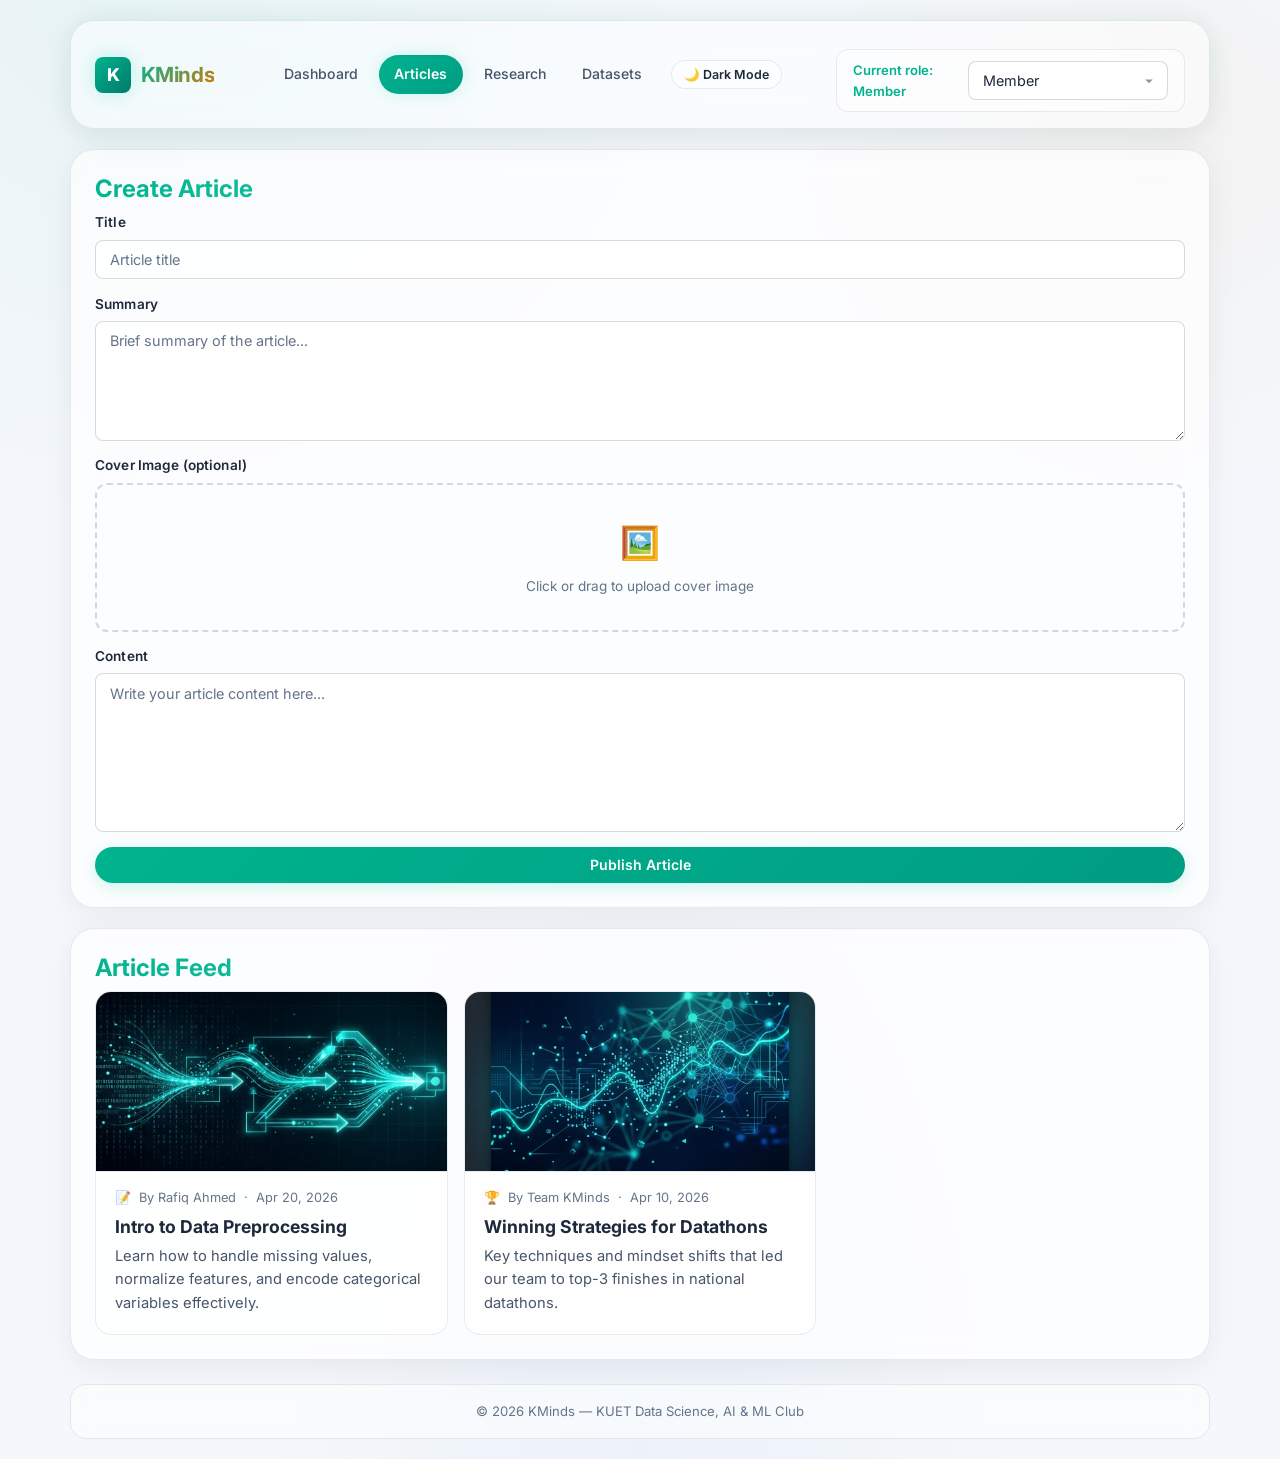
==== commit 4f9135f0: "feat: implement dark/light mode toggle, fix contrast issues, and update documentation" ====
--- a/kminds-portal/article-list.html
+++ b/kminds-portal/article-list.html
@@ -5,7 +5,7 @@
   <meta name="viewport" content="width=device-width, initial-scale=1.0">
   <meta name="description" content="KMinds Articles — share and browse data science tutorials, guides, and competition strategies.">
   <title>KMinds | Articles</title>
-  <link rel="stylesheet" href="assets/css/main.css">
+  <link rel="stylesheet" href="assets/css/main.css?v=3">
 </head>
 <body>
 
--- a/kminds-portal/assets/css/main.css
+++ b/kminds-portal/assets/css/main.css
@@ -27,8 +27,49 @@
   --radius-lg: 16px;
   --radius-md: 12px;
   --radius-sm: 8px;
+  --bg-input: rgba(10, 15, 30, 0.6);
+  --border-input: rgba(255, 255, 255, 0.08);
+  --hero-title-start: #fff;
   --max-w: 1140px;
   --transition: 250ms cubic-bezier(.4,0,.2,1);
+}
+
+[data-theme="light"] {
+  --bg-base: #f4f7fb;
+  --bg-surface: rgba(255, 255, 255, 0.85);
+  --bg-card: rgba(255, 255, 255, 0.7);
+  --bg-glass: rgba(255, 255, 255, 0.5);
+  --text-primary: #1e293b;
+  --text-secondary: #475569;
+  --text-muted: #64748b;
+  --brand: #00b38f;
+  --brand-dim: rgba(0, 179, 143, 0.15);
+  --brand-glow: rgba(0, 179, 143, 0.2);
+  --accent: #d97706;
+  --accent-dim: rgba(217, 119, 6, 0.15);
+  --danger: #ef4444;
+  --danger-dim: rgba(239, 68, 68, 0.12);
+  --success: #10b981;
+  --border: rgba(0, 0, 0, 0.08);
+  --border-hover: rgba(0, 179, 143, 0.3);
+  --shadow-sm: 0 2px 8px rgba(0,0,0,0.04);
+  --shadow-md: 0 8px 32px rgba(0,0,0,0.06);
+  --shadow-lg: 0 16px 48px rgba(0,0,0,0.1);
+  --shadow-glow: 0 0 30px rgba(0, 179, 143, 0.08);
+  --bg-input: rgba(255, 255, 255, 0.8);
+  --border-input: rgba(0, 0, 0, 0.15);
+  --hero-title-start: #1e293b;
+}
+
+[data-theme="light"] body {
+  background-image:
+    radial-gradient(ellipse 80% 60% at 10% 0%, rgba(0,179,143,0.05) 0%, transparent 60%),
+    radial-gradient(ellipse 60% 50% at 90% 10%, rgba(217,119,6,0.04) 0%, transparent 50%),
+    radial-gradient(ellipse 50% 80% at 50% 100%, rgba(0,100,200,0.03) 0%, transparent 60%);
+}
+
+[data-theme="light"] .hero-bg {
+  opacity: 0.15;
 }
 
 /* ── Reset ── */
@@ -200,7 +241,7 @@
 .hero h1 {
   font-size: clamp(2rem, 4vw, 3rem);
   margin-bottom: 0.75rem;
-  background: linear-gradient(135deg, #fff, var(--brand));
+  background: linear-gradient(135deg, var(--hero-title-start), var(--brand));
   -webkit-background-clip: text;
   -webkit-text-fill-color: transparent;
   background-clip: text;
@@ -252,7 +293,7 @@
 }
 
 .card {
-  background: rgba(15, 22, 42, 0.6);
+  background: var(--bg-card);
   border: 1px solid var(--border);
   border-radius: var(--radius-lg);
   overflow: hidden;
@@ -365,8 +406,8 @@
 input, select, textarea {
   width: 100%;
   padding: 0.65rem 0.85rem;
-  background: rgba(10, 15, 30, 0.6);
-  border: 1px solid rgba(255,255,255,0.08);
+  background: var(--bg-input);
+  border: 1px solid var(--border-input);
   border-radius: var(--radius-sm);
   color: var(--text-primary);
   font-family: inherit;
@@ -395,7 +436,7 @@
   padding-right: 2rem;
 }
 
-select option { background: #141c32; color: var(--text-primary); }
+select option { background: var(--bg-card); color: var(--text-primary); }
 
 /* ── Buttons ── */
 .btn, button[type="submit"] {
@@ -487,7 +528,7 @@
   font-weight: 700;
   font-size: 0.95rem;
   color: var(--text-primary);
-  background: rgba(0,0,0,0.2);
+  background: var(--bg-glass);
   border-bottom: 1px solid var(--border);
 }
 
@@ -590,7 +631,7 @@
   align-items: center;
   gap: 0.75rem;
   padding: 0.6rem 1rem;
-  background: rgba(0,0,0,0.25);
+  background: var(--bg-glass);
   border: 1px solid var(--border);
   border-radius: var(--radius-md);
   margin-top: 0.75rem;
@@ -619,7 +660,7 @@
 .kminds-toast {
   padding: 0.65rem 1rem;
   border-radius: var(--radius-md);
-  background: rgba(20, 28, 50, 0.95);
+  background: var(--bg-surface);
   backdrop-filter: blur(12px);
   border: 1px solid var(--border-hover);
   color: var(--brand);
@@ -640,7 +681,7 @@
 
 /* ── Image Upload Preview ── */
 .image-upload-area {
-  border: 2px dashed rgba(255,255,255,0.1);
+  border: 2px dashed var(--border-input);
   border-radius: var(--radius-md);
   padding: 2rem;
   text-align: center;
